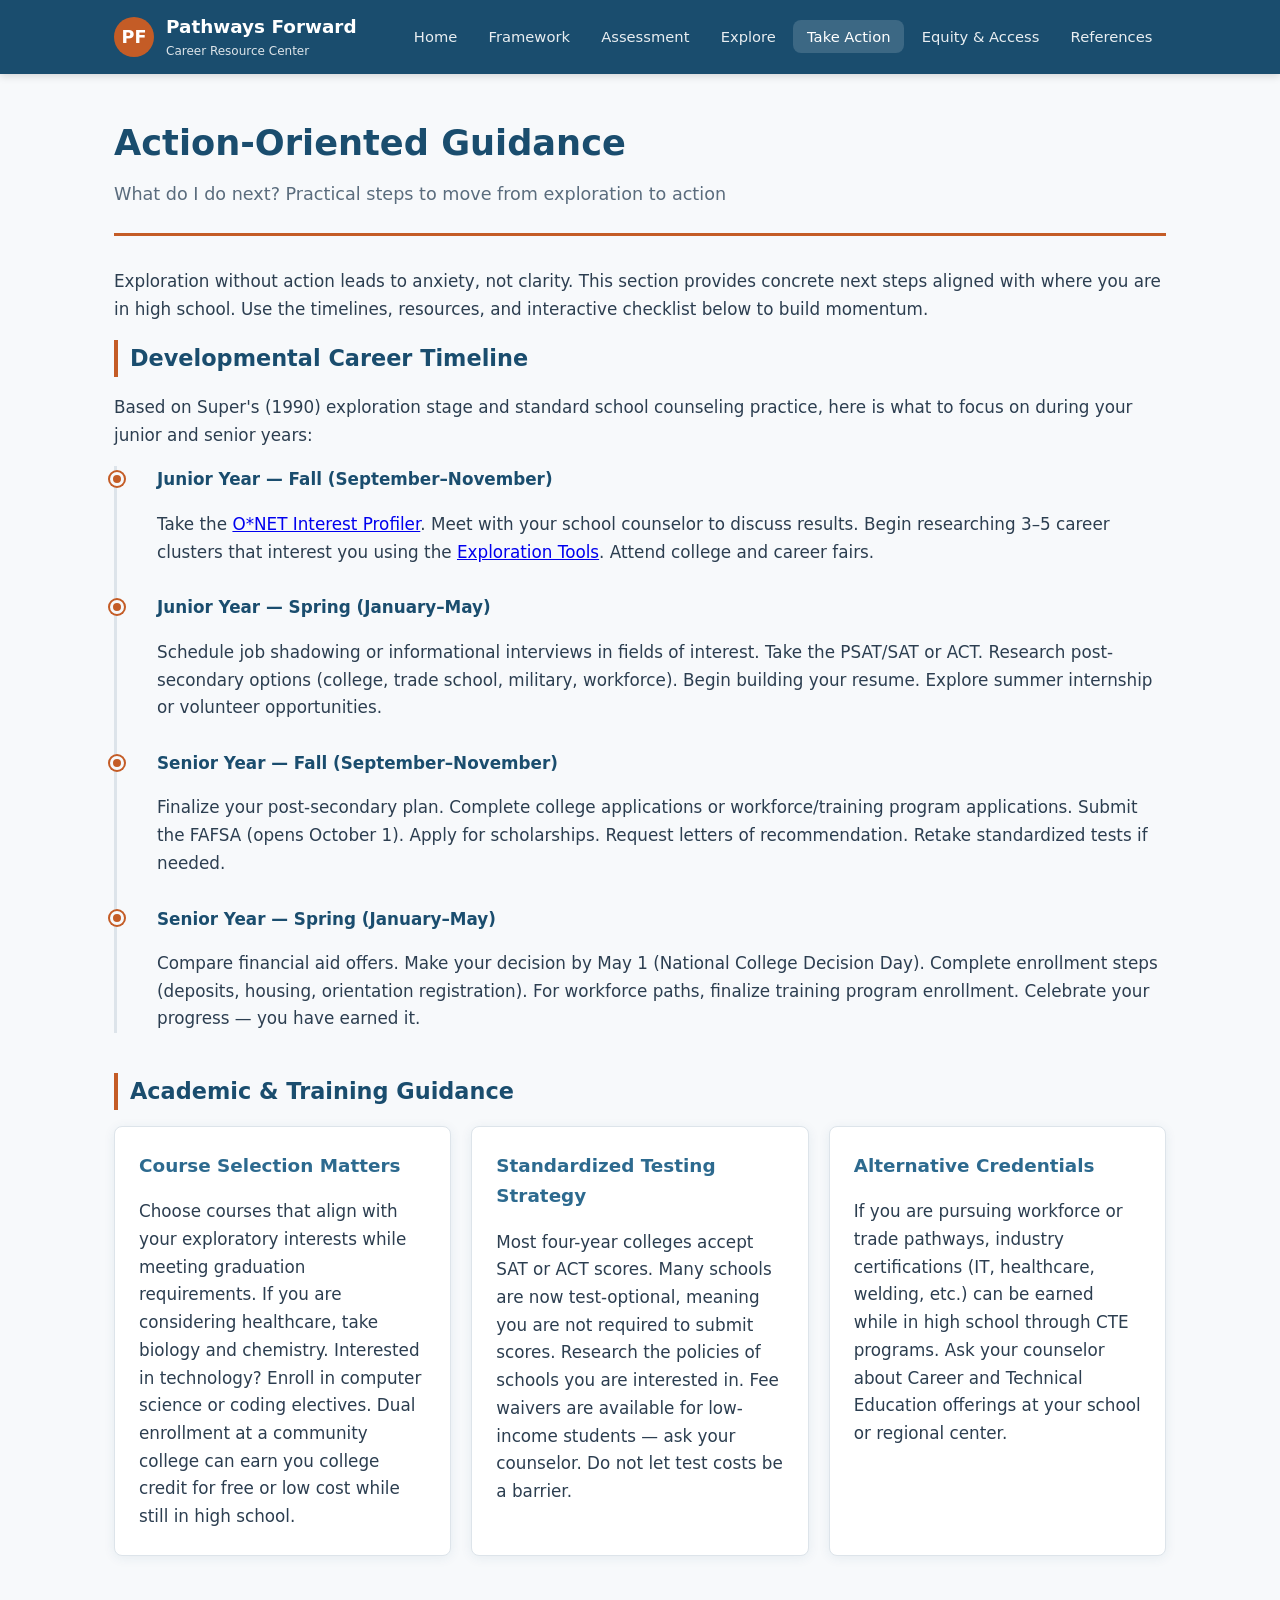
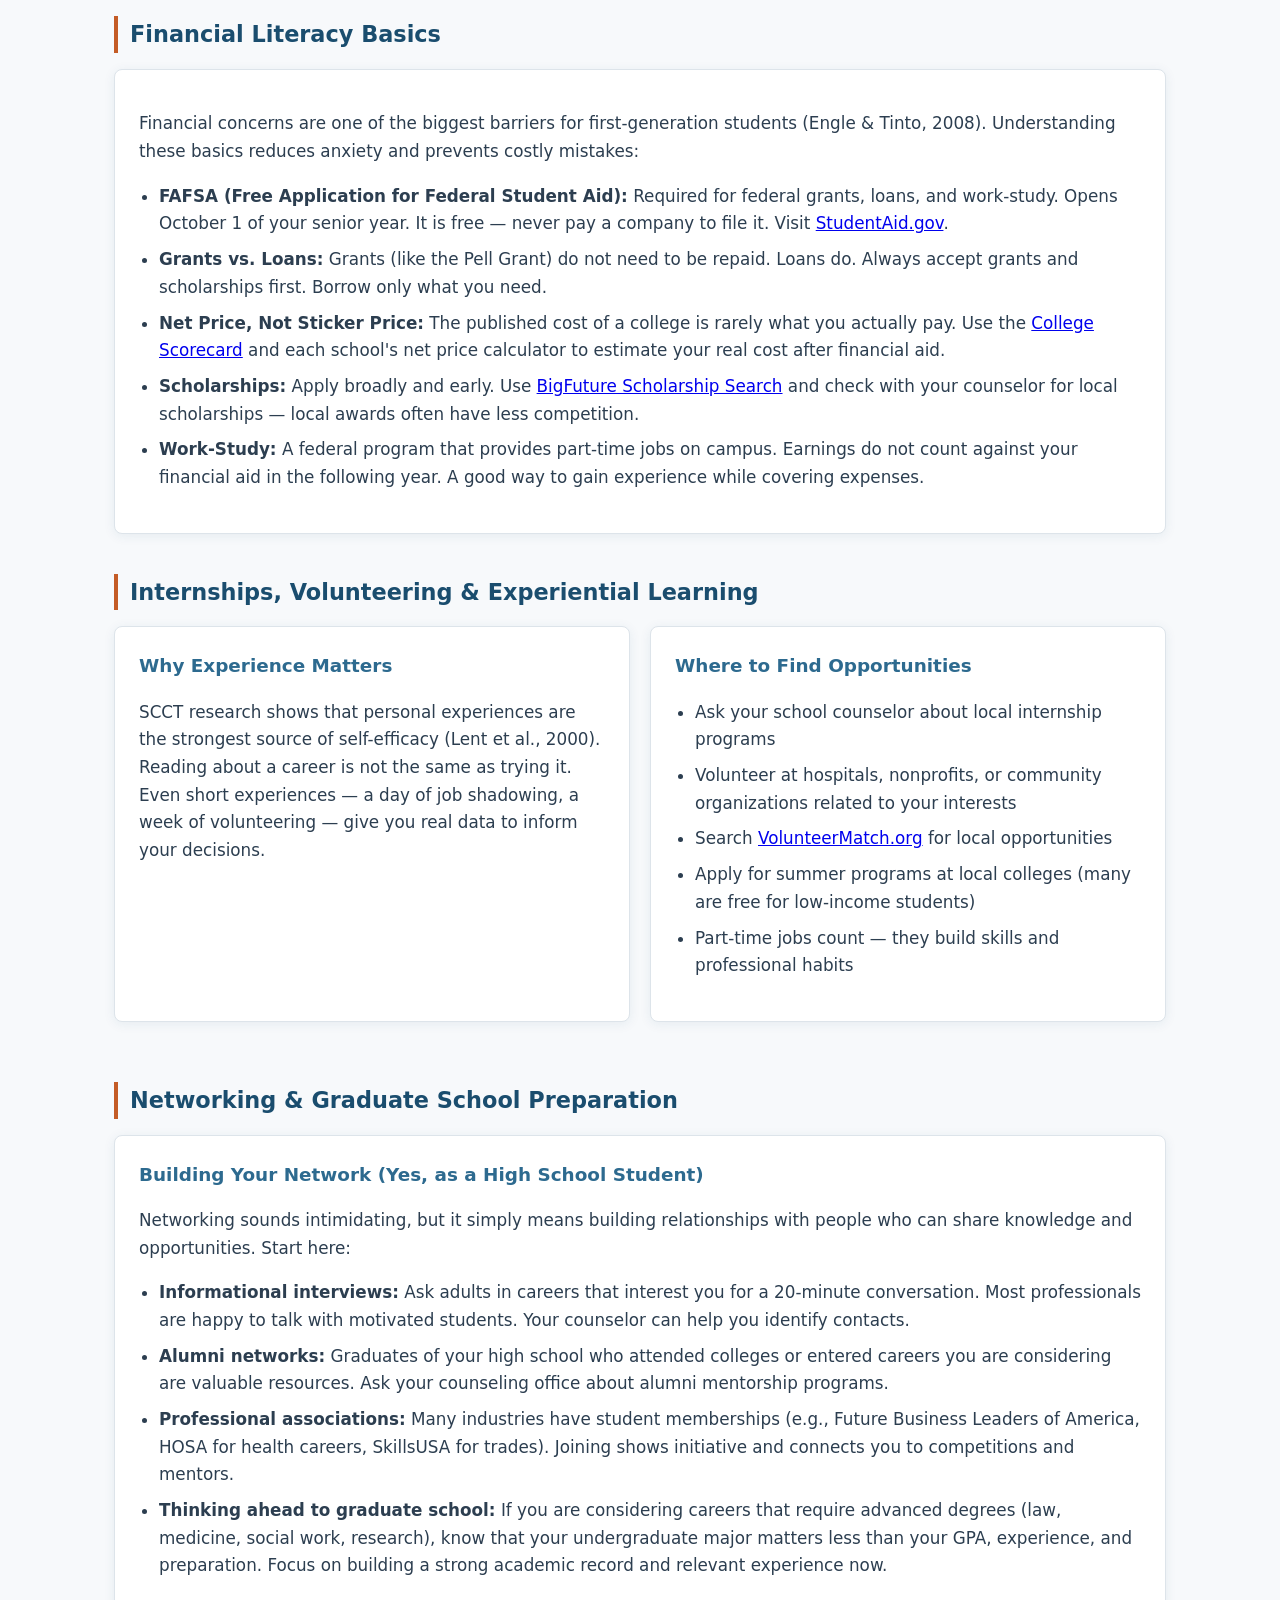
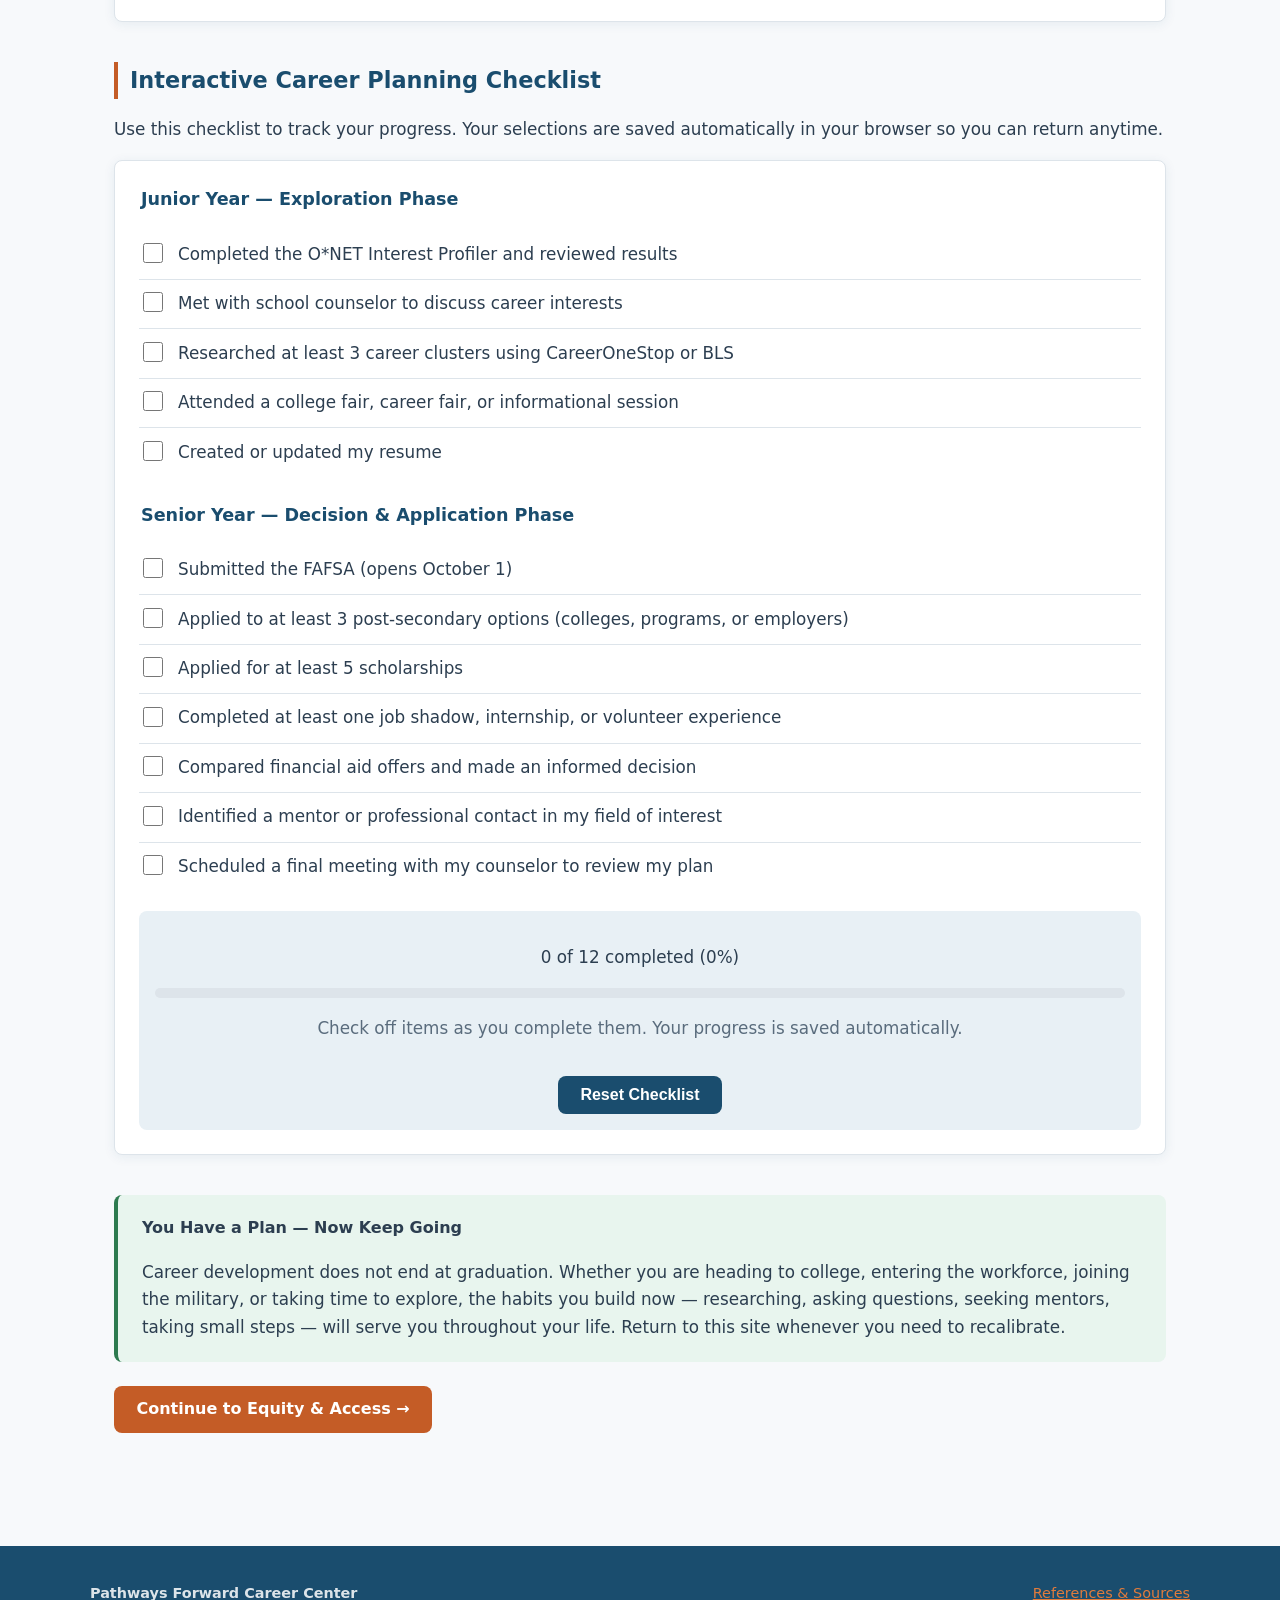
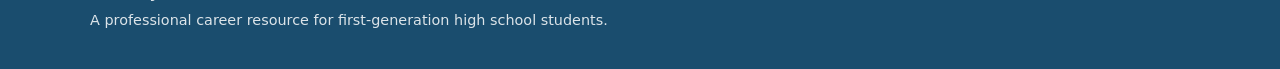
==== action.html @ 601e2566 "Add Pathways Forward Career Resource Center website. Professional online career center for first-gen" ====
<!DOCTYPE html>
<html lang="en">
<head>
  <meta charset="UTF-8">
  <meta name="viewport" content="width=device-width, initial-scale=1.0">
  <meta name="description" content="Action-oriented career planning guidance including timelines, financial literacy, internships, and an interactive checklist for high school students.">
  <title>Take Action | Pathways Forward</title>
  <link rel="stylesheet" href="css/style.css">
</head>
<body>
  <a href="#main-content" class="skip-link">Skip to main content</a>

  <header class="site-header">
    <div class="header-inner">
      <a href="index.html" class="logo" aria-label="Pathways Forward Career Center home">
        <div class="logo-icon" aria-hidden="true">PF</div>
        <div>
          <span class="logo-text">Pathways Forward</span>
          <span class="logo-sub">Career Resource Center</span>
        </div>
      </a>
      <nav class="main-nav" aria-label="Main navigation">
        <ul>
          <li><a href="index.html">Home</a></li>
          <li><a href="framework.html">Framework</a></li>
          <li><a href="assessment.html">Assessment</a></li>
          <li><a href="explore.html">Explore</a></li>
          <li><a href="action.html">Take Action</a></li>
          <li><a href="equity.html">Equity &amp; Access</a></li>
          <li><a href="references.html">References</a></li>
        </ul>
      </nav>
    </div>
  </header>

  <main id="main-content">
    <div class="page-header">
      <h1>Action-Oriented Guidance</h1>
      <p class="subtitle">What do I do next? Practical steps to move from exploration to action</p>
    </div>

    <p>Exploration without action leads to anxiety, not clarity. This section provides concrete next steps aligned with where you are in high school. Use the timelines, resources, and interactive checklist below to build momentum.</p>

    <section class="section-block">
      <h2>Developmental Career Timeline</h2>
      <p>Based on Super's (1990) exploration stage and standard school counseling practice, here is what to focus on during your junior and senior years:</p>

      <div class="timeline">
        <div class="timeline-item">
          <h3>Junior Year — Fall (September–November)</h3>
          <p>Take the <a href="assessment.html">O*NET Interest Profiler</a>. Meet with your school counselor to discuss results. Begin researching 3–5 career clusters that interest you using the <a href="explore.html">Exploration Tools</a>. Attend college and career fairs.</p>
        </div>
        <div class="timeline-item">
          <h3>Junior Year — Spring (January–May)</h3>
          <p>Schedule job shadowing or informational interviews in fields of interest. Take the PSAT/SAT or ACT. Research post-secondary options (college, trade school, military, workforce). Begin building your resume. Explore summer internship or volunteer opportunities.</p>
        </div>
        <div class="timeline-item">
          <h3>Senior Year — Fall (September–November)</h3>
          <p>Finalize your post-secondary plan. Complete college applications or workforce/training program applications. Submit the FAFSA (opens October 1). Apply for scholarships. Request letters of recommendation. Retake standardized tests if needed.</p>
        </div>
        <div class="timeline-item">
          <h3>Senior Year — Spring (January–May)</h3>
          <p>Compare financial aid offers. Make your decision by May 1 (National College Decision Day). Complete enrollment steps (deposits, housing, orientation registration). For workforce paths, finalize training program enrollment. Celebrate your progress — you have earned it.</p>
        </div>
      </div>
    </section>

    <section class="section-block">
      <h2>Academic &amp; Training Guidance</h2>
      <div class="card-grid">
        <div class="card">
          <h3>Course Selection Matters</h3>
          <p>Choose courses that align with your exploratory interests while meeting graduation requirements. If you are considering healthcare, take biology and chemistry. Interested in technology? Enroll in computer science or coding electives. Dual enrollment at a community college can earn you college credit for free or low cost while still in high school.</p>
        </div>
        <div class="card">
          <h3>Standardized Testing Strategy</h3>
          <p>Most four-year colleges accept SAT or ACT scores. Many schools are now test-optional, meaning you are not required to submit scores. Research the policies of schools you are interested in. Fee waivers are available for low-income students — ask your counselor. Do not let test costs be a barrier.</p>
        </div>
        <div class="card">
          <h3>Alternative Credentials</h3>
          <p>If you are pursuing workforce or trade pathways, industry certifications (IT, healthcare, welding, etc.) can be earned while in high school through CTE programs. Ask your counselor about Career and Technical Education offerings at your school or regional center.</p>
        </div>
      </div>
    </section>

    <section class="section-block">
      <h2>Financial Literacy Basics</h2>
      <div class="card">
        <p>Financial concerns are one of the biggest barriers for first-generation students (Engle &amp; Tinto, 2008). Understanding these basics reduces anxiety and prevents costly mistakes:</p>
        <ul class="styled-list">
          <li><strong>FAFSA (Free Application for Federal Student Aid):</strong> Required for federal grants, loans, and work-study. Opens October 1 of your senior year. It is free — never pay a company to file it. Visit <a href="https://studentaid.gov/h/apply-for-aid/fafsa" target="_blank" rel="noopener noreferrer">StudentAid.gov</a>.</li>
          <li><strong>Grants vs. Loans:</strong> Grants (like the Pell Grant) do not need to be repaid. Loans do. Always accept grants and scholarships first. Borrow only what you need.</li>
          <li><strong>Net Price, Not Sticker Price:</strong> The published cost of a college is rarely what you actually pay. Use the <a href="https://collegescorecard.ed.gov/" target="_blank" rel="noopener noreferrer">College Scorecard</a> and each school's net price calculator to estimate your real cost after financial aid.</li>
          <li><strong>Scholarships:</strong> Apply broadly and early. Use <a href="https://bigfuture.collegeboard.org/scholarships" target="_blank" rel="noopener noreferrer">BigFuture Scholarship Search</a> and check with your counselor for local scholarships — local awards often have less competition.</li>
          <li><strong>Work-Study:</strong> A federal program that provides part-time jobs on campus. Earnings do not count against your financial aid in the following year. A good way to gain experience while covering expenses.</li>
        </ul>
      </div>
    </section>

    <section class="section-block">
      <h2>Internships, Volunteering &amp; Experiential Learning</h2>
      <div class="card-grid">
        <div class="card">
          <h3>Why Experience Matters</h3>
          <p>SCCT research shows that personal experiences are the strongest source of self-efficacy (Lent et al., 2000). Reading about a career is not the same as trying it. Even short experiences — a day of job shadowing, a week of volunteering — give you real data to inform your decisions.</p>
        </div>
        <div class="card">
          <h3>Where to Find Opportunities</h3>
          <ul class="styled-list">
            <li>Ask your school counselor about local internship programs</li>
            <li>Volunteer at hospitals, nonprofits, or community organizations related to your interests</li>
            <li>Search <a href="https://www.volunteermatch.org/" target="_blank" rel="noopener noreferrer">VolunteerMatch.org</a> for local opportunities</li>
            <li>Apply for summer programs at local colleges (many are free for low-income students)</li>
            <li>Part-time jobs count — they build skills and professional habits</li>
          </ul>
        </div>
      </div>
    </section>

    <section class="section-block">
      <h2>Networking &amp; Graduate School Preparation</h2>
      <div class="card">
        <h3>Building Your Network (Yes, as a High School Student)</h3>
        <p>Networking sounds intimidating, but it simply means building relationships with people who can share knowledge and opportunities. Start here:</p>
        <ul class="styled-list">
          <li><strong>Informational interviews:</strong> Ask adults in careers that interest you for a 20-minute conversation. Most professionals are happy to talk with motivated students. Your counselor can help you identify contacts.</li>
          <li><strong>Alumni networks:</strong> Graduates of your high school who attended colleges or entered careers you are considering are valuable resources. Ask your counseling office about alumni mentorship programs.</li>
          <li><strong>Professional associations:</strong> Many industries have student memberships (e.g., Future Business Leaders of America, HOSA for health careers, SkillsUSA for trades). Joining shows initiative and connects you to competitions and mentors.</li>
          <li><strong>Thinking ahead to graduate school:</strong> If you are considering careers that require advanced degrees (law, medicine, social work, research), know that your undergraduate major matters less than your GPA, experience, and preparation. Focus on building a strong academic record and relevant experience now.</li>
        </ul>
      </div>
    </section>

    <section class="section-block">
      <h2>Interactive Career Planning Checklist</h2>
      <p>Use this checklist to track your progress. Your selections are saved automatically in your browser so you can return anytime.</p>

      <form id="career-checklist" class="checklist-form" aria-label="Senior year career planning checklist">
        <fieldset>
          <legend>Junior Year — Exploration Phase</legend>
          <div class="checklist-item">
            <input type="checkbox" id="c1" name="c1">
            <label for="c1">Completed the O*NET Interest Profiler and reviewed results</label>
          </div>
          <div class="checklist-item">
            <input type="checkbox" id="c2" name="c2">
            <label for="c2">Met with school counselor to discuss career interests</label>
          </div>
          <div class="checklist-item">
            <input type="checkbox" id="c3" name="c3">
            <label for="c3">Researched at least 3 career clusters using CareerOneStop or BLS</label>
          </div>
          <div class="checklist-item">
            <input type="checkbox" id="c4" name="c4">
            <label for="c4">Attended a college fair, career fair, or informational session</label>
          </div>
          <div class="checklist-item">
            <input type="checkbox" id="c5" name="c5">
            <label for="c5">Created or updated my resume</label>
          </div>
        </fieldset>

        <fieldset style="margin-top: 1.5rem;">
          <legend>Senior Year — Decision &amp; Application Phase</legend>
          <div class="checklist-item">
            <input type="checkbox" id="c6" name="c6">
            <label for="c6">Submitted the FAFSA (opens October 1)</label>
          </div>
          <div class="checklist-item">
            <input type="checkbox" id="c7" name="c7">
            <label for="c7">Applied to at least 3 post-secondary options (colleges, programs, or employers)</label>
          </div>
          <div class="checklist-item">
            <input type="checkbox" id="c8" name="c8">
            <label for="c8">Applied for at least 5 scholarships</label>
          </div>
          <div class="checklist-item">
            <input type="checkbox" id="c9" name="c9">
            <label for="c9">Completed at least one job shadow, internship, or volunteer experience</label>
          </div>
          <div class="checklist-item">
            <input type="checkbox" id="c10" name="c10">
            <label for="c10">Compared financial aid offers and made an informed decision</label>
          </div>
          <div class="checklist-item">
            <input type="checkbox" id="c11" name="c11">
            <label for="c11">Identified a mentor or professional contact in my field of interest</label>
          </div>
          <div class="checklist-item">
            <input type="checkbox" id="c12" name="c12">
            <label for="c12">Scheduled a final meeting with my counselor to review my plan</label>
          </div>
        </fieldset>

        <div class="checklist-progress">
          <p id="progress-text">0 of 12 completed (0%)</p>
          <div class="progress-bar" role="progressbar" aria-valuenow="0" aria-valuemin="0" aria-valuemax="100">
            <div id="progress-fill" class="progress-fill"></div>
          </div>
          <p id="progress-message">Check off items as you complete them. Your progress is saved automatically.</p>
          <button type="button" id="reset-checklist" class="btn btn-secondary" style="margin-top: 1rem;">Reset Checklist</button>
        </div>
      </form>
    </section>

    <div class="callout callout-success">
      <h3>You Have a Plan — Now Keep Going</h3>
      <p>Career development does not end at graduation. Whether you are heading to college, entering the workforce, joining the military, or taking time to explore, the habits you build now — researching, asking questions, seeking mentors, taking small steps — will serve you throughout your life. Return to this site whenever you need to recalibrate.</p>
    </div>

    <p><a href="equity.html" class="btn">Continue to Equity &amp; Access →</a></p>
  </main>

  <footer class="site-footer">
    <div class="footer-inner">
      <div>
        <p><strong>Pathways Forward Career Center</strong></p>
        <p>A professional career resource for first-generation high school students.</p>
      </div>
      <div>
        <p><a href="references.html">References &amp; Sources</a></p>
      </div>
    </div>
  </footer>

  <script src="js/main.js"></script>
</body>
</html>
---- css/style.css ----
/* Pathways Forward Career Center — Professional Styles */

:root {
  --primary: #1a4d6e;
  --primary-light: #2d6a8f;
  --accent: #c45c26;
  --accent-light: #e07b3c;
  --bg: #f7f9fb;
  --bg-card: #ffffff;
  --text: #2c3e50;
  --text-muted: #5a6c7d;
  --border: #dde4ea;
  --success: #2d7a4f;
  --focus: #3b82f6;
  --shadow: 0 2px 12px rgba(26, 77, 110, 0.08);
  --radius: 8px;
  --max-width: 1100px;
  --font: 'Segoe UI', system-ui, -apple-system, BlinkMacSystemFont, sans-serif;
}

*, *::before, *::after { box-sizing: border-box; }

html { scroll-behavior: smooth; }

body {
  margin: 0;
  font-family: var(--font);
  font-size: 1.05rem;
  line-height: 1.65;
  color: var(--text);
  background: var(--bg);
}

/* Skip link for accessibility */
.skip-link {
  position: absolute;
  top: -100px;
  left: 1rem;
  background: var(--accent);
  color: #fff;
  padding: 0.5rem 1rem;
  border-radius: var(--radius);
  z-index: 1000;
  text-decoration: none;
}
.skip-link:focus { top: 1rem; }

/* Header & Navigation */
.site-header {
  background: var(--primary);
  color: #fff;
  position: sticky;
  top: 0;
  z-index: 100;
  box-shadow: 0 2px 8px rgba(0,0,0,0.15);
}

.header-inner {
  max-width: var(--max-width);
  margin: 0 auto;
  padding: 0 1.5rem;
  display: flex;
  align-items: center;
  justify-content: space-between;
  flex-wrap: wrap;
  gap: 0.5rem;
}

.logo {
  display: flex;
  align-items: center;
  gap: 0.75rem;
  text-decoration: none;
  color: #fff;
  padding: 0.75rem 0;
}

.logo-icon {
  width: 40px;
  height: 40px;
  background: var(--accent);
  border-radius: 50%;
  display: flex;
  align-items: center;
  justify-content: center;
  font-weight: 700;
  font-size: 1.1rem;
}

.logo-text { font-size: 1.15rem; font-weight: 600; }
.logo-sub { font-size: 0.75rem; opacity: 0.85; display: block; }

.main-nav ul {
  list-style: none;
  margin: 0;
  padding: 0;
  display: flex;
  flex-wrap: wrap;
  gap: 0.25rem;
}

.main-nav a {
  color: rgba(255,255,255,0.9);
  text-decoration: none;
  padding: 0.5rem 0.85rem;
  border-radius: var(--radius);
  font-size: 0.92rem;
  transition: background 0.2s;
}

.main-nav a:hover,
.main-nav a.active {
  background: rgba(255,255,255,0.15);
  color: #fff;
}

.main-nav a:focus-visible {
  outline: 2px solid var(--focus);
  outline-offset: 2px;
}

/* Hero */
.hero {
  background: linear-gradient(135deg, var(--primary) 0%, var(--primary-light) 100%);
  color: #fff;
  padding: 3.5rem 1.5rem 4rem;
}

.hero-inner {
  max-width: var(--max-width);
  margin: 0 auto;
}

.hero h1 {
  font-size: clamp(1.8rem, 4vw, 2.6rem);
  margin: 0 0 1rem;
  line-height: 1.25;
}

.hero-lead {
  font-size: 1.15rem;
  max-width: 680px;
  opacity: 0.95;
  margin-bottom: 2rem;
}

.hero-cards {
  display: grid;
  grid-template-columns: repeat(auto-fit, minmax(240px, 1fr));
  gap: 1.25rem;
  margin-top: 2rem;
}

.hero-card {
  background: rgba(255,255,255,0.12);
  border: 1px solid rgba(255,255,255,0.2);
  border-radius: var(--radius);
  padding: 1.25rem;
  backdrop-filter: blur(4px);
}

.hero-card h3 {
  margin: 0 0 0.5rem;
  font-size: 1rem;
  color: var(--accent-light);
}

.hero-card p { margin: 0; font-size: 0.95rem; opacity: 0.9; }

/* Main content */
main {
  max-width: var(--max-width);
  margin: 0 auto;
  padding: 2.5rem 1.5rem 4rem;
}

.page-header {
  margin-bottom: 2rem;
  padding-bottom: 1.5rem;
  border-bottom: 3px solid var(--accent);
}

.page-header h1 {
  margin: 0 0 0.5rem;
  color: var(--primary);
  font-size: clamp(1.6rem, 3vw, 2.2rem);
}

.page-header .subtitle {
  color: var(--text-muted);
  font-size: 1.1rem;
  margin: 0;
}

/* Cards & sections */
.section-block {
  margin-bottom: 2.5rem;
}

.section-block h2 {
  color: var(--primary);
  font-size: 1.4rem;
  margin: 0 0 1rem;
  padding-left: 0.75rem;
  border-left: 4px solid var(--accent);
}

.card {
  background: var(--bg-card);
  border-radius: var(--radius);
  padding: 1.5rem;
  box-shadow: var(--shadow);
  border: 1px solid var(--border);
  margin-bottom: 1.25rem;
}

.card h3 {
  margin: 0 0 0.75rem;
  color: var(--primary-light);
  font-size: 1.15rem;
}

.card p:last-child { margin-bottom: 0; }

.card-grid {
  display: grid;
  grid-template-columns: repeat(auto-fit, minmax(280px, 1fr));
  gap: 1.25rem;
}

/* Resource items */
.resource-item {
  background: var(--bg-card);
  border: 1px solid var(--border);
  border-radius: var(--radius);
  padding: 1.25rem 1.5rem;
  margin-bottom: 1rem;
  box-shadow: var(--shadow);
}

.resource-item h3 {
  margin: 0 0 0.5rem;
  color: var(--primary);
  font-size: 1.1rem;
}

.resource-item h3 a {
  color: var(--primary);
  text-decoration: none;
}

.resource-item h3 a:hover {
  color: var(--accent);
  text-decoration: underline;
}

.resource-tag {
  display: inline-block;
  background: #e8f0f5;
  color: var(--primary);
  font-size: 0.78rem;
  padding: 0.2rem 0.6rem;
  border-radius: 20px;
  margin-bottom: 0.5rem;
  font-weight: 600;
}

/* Callout boxes */
.callout {
  border-radius: var(--radius);
  padding: 1.25rem 1.5rem;
  margin: 1.5rem 0;
}

.callout-info {
  background: #e8f4fc;
  border-left: 4px solid var(--primary);
}

.callout-warning {
  background: #fef6e8;
  border-left: 4px solid var(--accent);
}

.callout-success {
  background: #e8f5ee;
  border-left: 4px solid var(--success);
}

.callout h3 { margin: 0 0 0.5rem; font-size: 1rem; }
.callout p:last-child { margin-bottom: 0; }

/* Lists */
.styled-list {
  padding-left: 1.25rem;
}

.styled-list li { margin-bottom: 0.5rem; }

/* Timeline */
.timeline {
  position: relative;
  padding-left: 2rem;
  border-left: 3px solid var(--border);
}

.timeline-item {
  position: relative;
  margin-bottom: 1.75rem;
  padding-left: 0.5rem;
}

.timeline-item::before {
  content: '';
  position: absolute;
  left: -2.45rem;
  top: 0.35rem;
  width: 14px;
  height: 14px;
  background: var(--accent);
  border-radius: 50%;
  border: 3px solid var(--bg);
  box-shadow: 0 0 0 2px var(--accent);
}

.timeline-item h3 {
  margin: 0 0 0.35rem;
  color: var(--primary);
  font-size: 1.05rem;
}

/* Media */
.media-container {
  background: var(--bg-card);
  border: 1px solid var(--border);
  border-radius: var(--radius);
  padding: 1.5rem;
  margin: 1.5rem 0;
  text-align: center;
  box-shadow: var(--shadow);
}

.media-container img,
.media-container svg {
  max-width: 100%;
  height: auto;
}

.media-caption {
  font-size: 0.9rem;
  color: var(--text-muted);
  margin-top: 0.75rem;
  font-style: italic;
}

/* Interactive checklist */
.checklist-form {
  background: var(--bg-card);
  border: 1px solid var(--border);
  border-radius: var(--radius);
  padding: 1.5rem;
  box-shadow: var(--shadow);
}

.checklist-form fieldset {
  border: none;
  margin: 0;
  padding: 0;
}

.checklist-form legend {
  font-weight: 600;
  color: var(--primary);
  font-size: 1.1rem;
  margin-bottom: 1rem;
}

.checklist-item {
  display: flex;
  align-items: flex-start;
  gap: 0.75rem;
  padding: 0.65rem 0;
  border-bottom: 1px solid var(--border);
}

.checklist-item:last-child { border-bottom: none; }

.checklist-item input[type="checkbox"] {
  width: 20px;
  height: 20px;
  margin-top: 0.15rem;
  accent-color: var(--primary);
  flex-shrink: 0;
}

.checklist-item label {
  cursor: pointer;
  flex: 1;
}

.checklist-progress {
  margin-top: 1.25rem;
  padding: 1rem;
  background: #e8f0f5;
  border-radius: var(--radius);
  text-align: center;
}

.progress-bar {
  height: 10px;
  background: var(--border);
  border-radius: 5px;
  overflow: hidden;
  margin: 0.75rem 0;
}

.progress-fill {
  height: 100%;
  background: linear-gradient(90deg, var(--primary), var(--success));
  border-radius: 5px;
  transition: width 0.3s ease;
  width: 0%;
}

.btn {
  display: inline-block;
  background: var(--accent);
  color: #fff;
  padding: 0.65rem 1.4rem;
  border-radius: var(--radius);
  text-decoration: none;
  font-weight: 600;
  border: none;
  cursor: pointer;
  font-size: 1rem;
  transition: background 0.2s;
}

.btn:hover { background: var(--accent-light); }

.btn-secondary {
  background: var(--primary);
}

.btn-secondary:hover { background: var(--primary-light); }

.btn:focus-visible {
  outline: 2px solid var(--focus);
  outline-offset: 2px;
}

/* Navigation cards on homepage */
.nav-cards {
  display: grid;
  grid-template-columns: repeat(auto-fit, minmax(300px, 1fr));
  gap: 1.5rem;
  margin: 2rem 0;
}

.nav-card {
  background: var(--bg-card);
  border: 1px solid var(--border);
  border-radius: var(--radius);
  padding: 1.5rem;
  text-decoration: none;
  color: var(--text);
  box-shadow: var(--shadow);
  transition: transform 0.2s, box-shadow 0.2s;
  display: block;
}

.nav-card:hover {
  transform: translateY(-3px);
  box-shadow: 0 6px 20px rgba(26, 77, 110, 0.12);
}

.nav-card h2 {
  color: var(--primary);
  margin: 0 0 0.5rem;
  font-size: 1.2rem;
}

.nav-card p {
  margin: 0;
  color: var(--text-muted);
  font-size: 0.95rem;
}

.nav-card .arrow {
  color: var(--accent);
  font-weight: 600;
  margin-top: 0.75rem;
  display: block;
  font-size: 0.9rem;
}

/* References */
.reference-list {
  list-style: none;
  padding: 0;
}

.reference-list li {
  margin-bottom: 1.25rem;
  padding-left: 2rem;
  text-indent: -2rem;
  line-height: 1.6;
}

/* Footer */
.site-footer {
  background: var(--primary);
  color: rgba(255,255,255,0.85);
  padding: 2rem 1.5rem;
  margin-top: 2rem;
}

.footer-inner {
  max-width: var(--max-width);
  margin: 0 auto;
  display: flex;
  flex-wrap: wrap;
  justify-content: space-between;
  gap: 1.5rem;
}

.footer-inner a {
  color: var(--accent-light);
}

.site-footer p { margin: 0.25rem 0; font-size: 0.9rem; }

/* Responsive */
@media (max-width: 768px) {
  .header-inner { flex-direction: column; align-items: flex-start; }
  .main-nav ul { flex-direction: column; width: 100%; }
  .main-nav a { display: block; }
  .hero { padding: 2.5rem 1.5rem 3rem; }
}

/* Print */
@media print {
  .site-header, .site-footer, .skip-link { display: none; }
  body { background: #fff; }
  .card, .resource-item { box-shadow: none; border: 1px solid #ccc; }
}
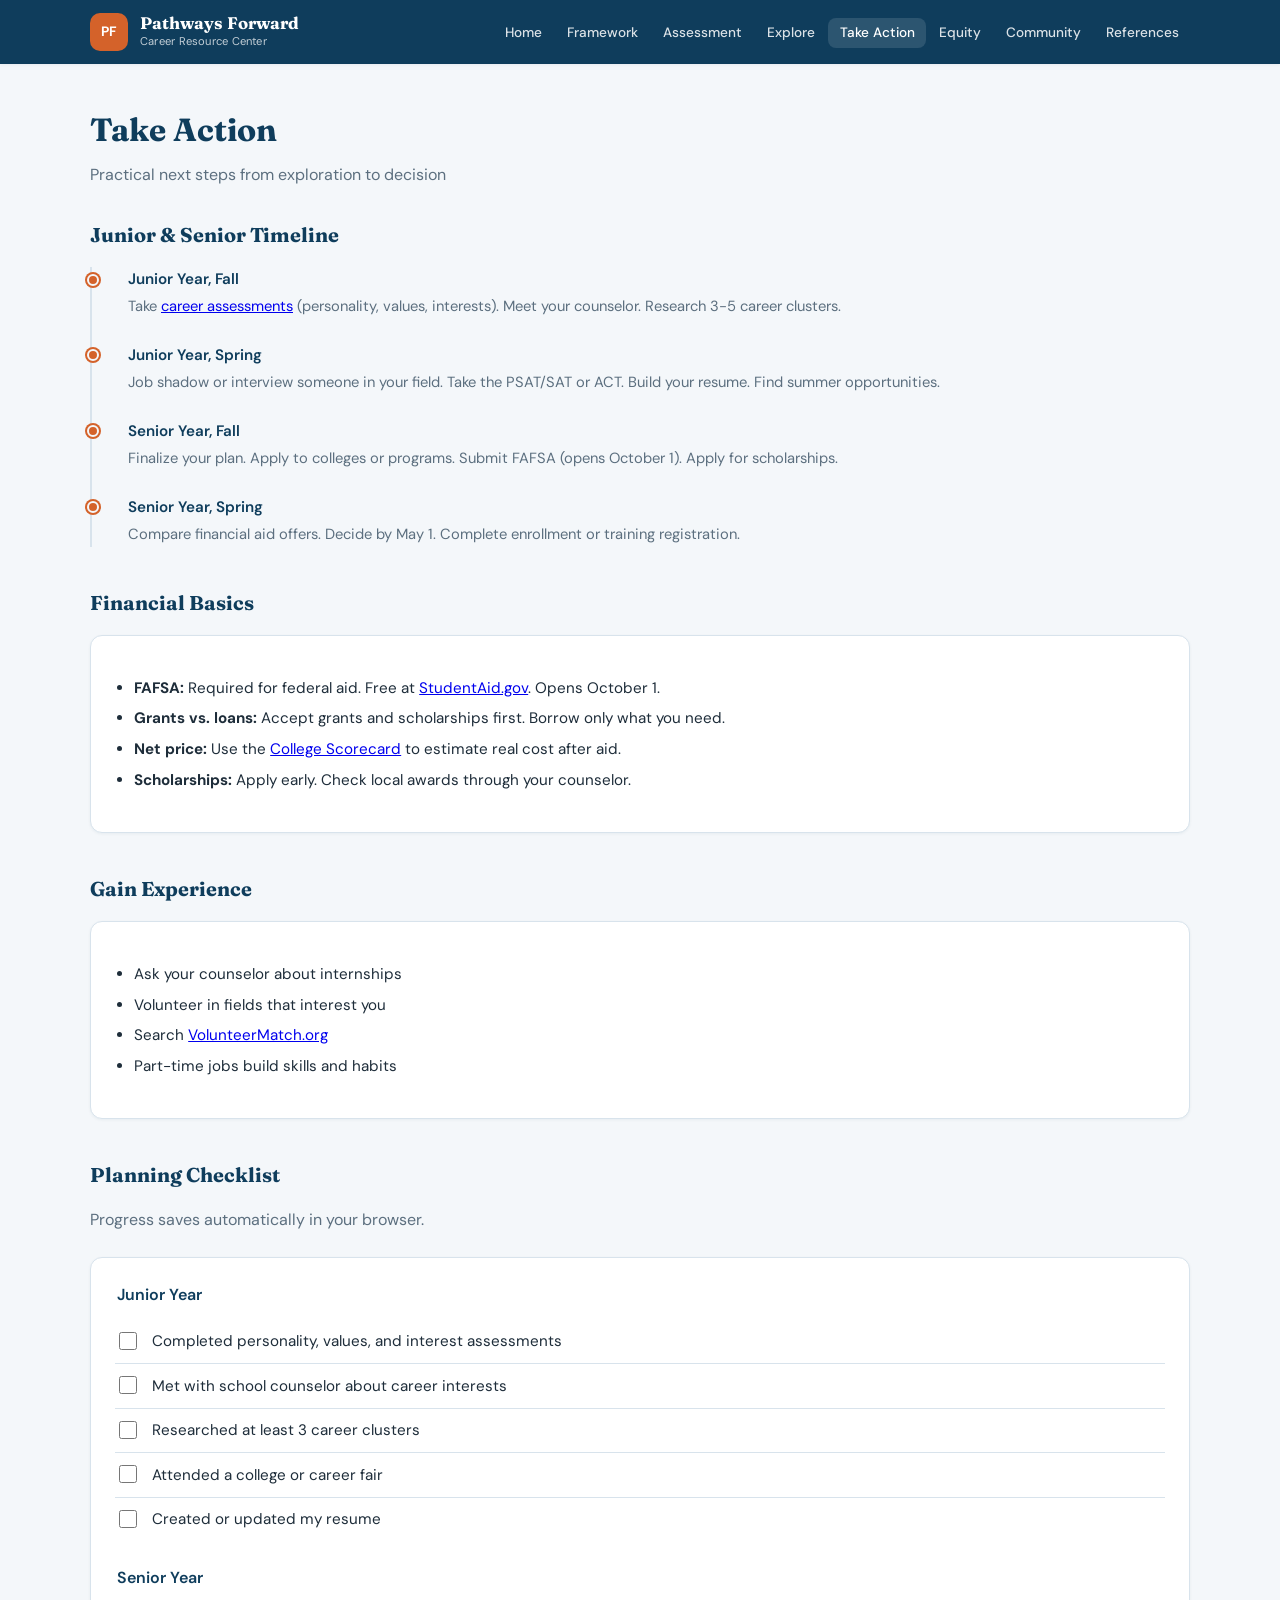
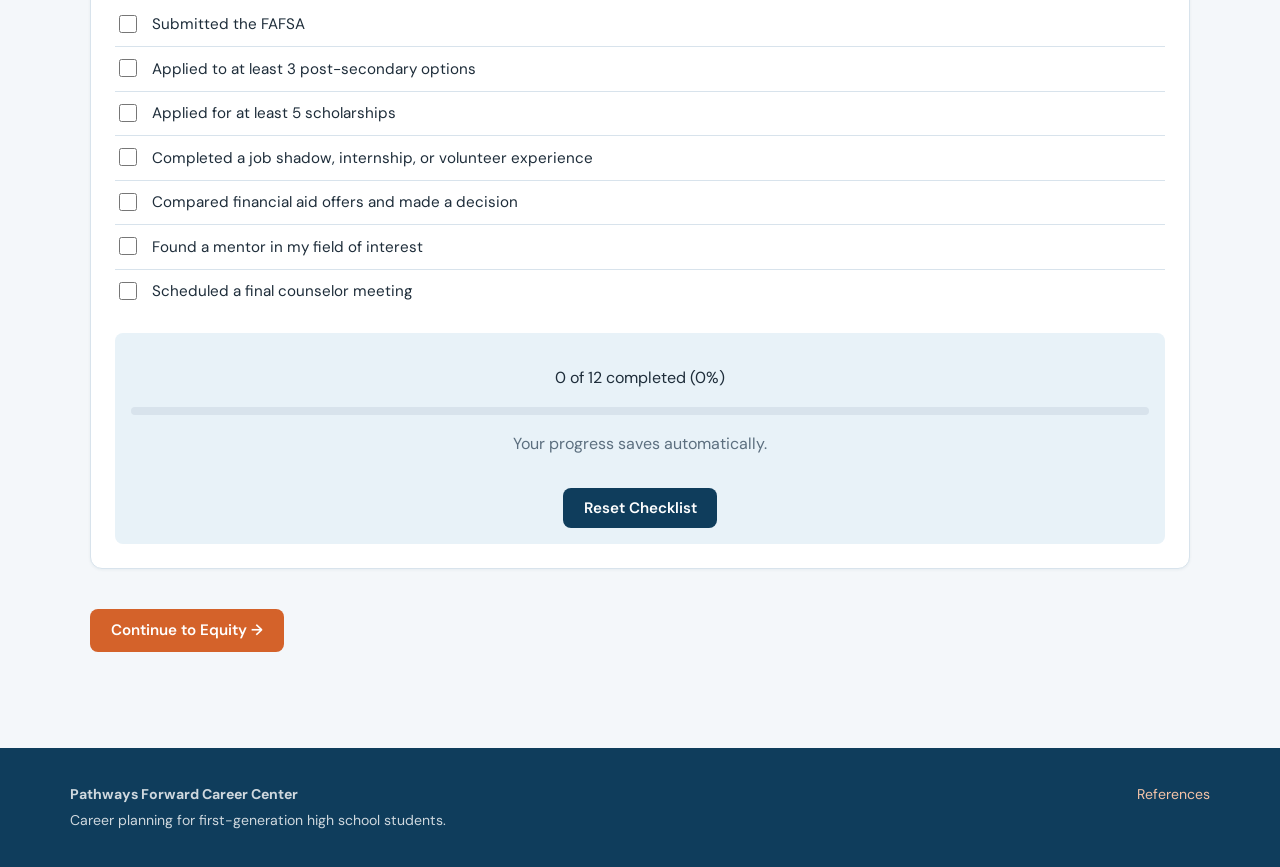
==== commit d8323037: "Add community guide, redesign site, and expand career assessments. Include the PFISD Community Resou" ====
--- a/action.html
+++ b/action.html
@@ -3,7 +3,7 @@
 <head>
   <meta charset="UTF-8">
   <meta name="viewport" content="width=device-width, initial-scale=1.0">
-  <meta name="description" content="Action-oriented career planning guidance including timelines, financial literacy, internships, and an interactive checklist for high school students.">
+  <meta name="description" content="Career planning timelines, financial literacy, and an interactive checklist.">
   <title>Take Action | Pathways Forward</title>
   <link rel="stylesheet" href="css/style.css">
 </head>
@@ -19,14 +19,18 @@
           <span class="logo-sub">Career Resource Center</span>
         </div>
       </a>
-      <nav class="main-nav" aria-label="Main navigation">
+      <button class="nav-toggle" aria-expanded="false" aria-controls="main-nav" aria-label="Open menu">
+        <span></span><span></span><span></span>
+      </button>
+      <nav id="main-nav" class="main-nav" aria-label="Main navigation">
         <ul>
           <li><a href="index.html">Home</a></li>
           <li><a href="framework.html">Framework</a></li>
           <li><a href="assessment.html">Assessment</a></li>
           <li><a href="explore.html">Explore</a></li>
           <li><a href="action.html">Take Action</a></li>
-          <li><a href="equity.html">Equity &amp; Access</a></li>
+          <li><a href="equity.html">Equity</a></li>
+          <li><a href="community-resources.html">Community</a></li>
           <li><a href="references.html">References</a></li>
         </ul>
       </nav>
@@ -35,124 +39,79 @@
 
   <main id="main-content">
     <div class="page-header">
-      <h1>Action-Oriented Guidance</h1>
-      <p class="subtitle">What do I do next? Practical steps to move from exploration to action</p>
+      <h1>Take Action</h1>
+      <p class="subtitle">Practical next steps from exploration to decision</p>
     </div>
 
-    <p>Exploration without action leads to anxiety, not clarity. This section provides concrete next steps aligned with where you are in high school. Use the timelines, resources, and interactive checklist below to build momentum.</p>
-
     <section class="section-block">
-      <h2>Developmental Career Timeline</h2>
-      <p>Based on Super's (1990) exploration stage and standard school counseling practice, here is what to focus on during your junior and senior years:</p>
+      <h2>Junior &amp; Senior Timeline</h2>
 
       <div class="timeline">
         <div class="timeline-item">
-          <h3>Junior Year — Fall (September–November)</h3>
-          <p>Take the <a href="assessment.html">O*NET Interest Profiler</a>. Meet with your school counselor to discuss results. Begin researching 3–5 career clusters that interest you using the <a href="explore.html">Exploration Tools</a>. Attend college and career fairs.</p>
+          <h3>Junior Year, Fall</h3>
+          <p>Take <a href="assessment.html">career assessments</a> (personality, values, interests). Meet your counselor. Research 3-5 career clusters.</p>
         </div>
         <div class="timeline-item">
-          <h3>Junior Year — Spring (January–May)</h3>
-          <p>Schedule job shadowing or informational interviews in fields of interest. Take the PSAT/SAT or ACT. Research post-secondary options (college, trade school, military, workforce). Begin building your resume. Explore summer internship or volunteer opportunities.</p>
+          <h3>Junior Year, Spring</h3>
+          <p>Job shadow or interview someone in your field. Take the PSAT/SAT or ACT. Build your resume. Find summer opportunities.</p>
         </div>
         <div class="timeline-item">
-          <h3>Senior Year — Fall (September–November)</h3>
-          <p>Finalize your post-secondary plan. Complete college applications or workforce/training program applications. Submit the FAFSA (opens October 1). Apply for scholarships. Request letters of recommendation. Retake standardized tests if needed.</p>
+          <h3>Senior Year, Fall</h3>
+          <p>Finalize your plan. Apply to colleges or programs. Submit FAFSA (opens October 1). Apply for scholarships.</p>
         </div>
         <div class="timeline-item">
-          <h3>Senior Year — Spring (January–May)</h3>
-          <p>Compare financial aid offers. Make your decision by May 1 (National College Decision Day). Complete enrollment steps (deposits, housing, orientation registration). For workforce paths, finalize training program enrollment. Celebrate your progress — you have earned it.</p>
+          <h3>Senior Year, Spring</h3>
+          <p>Compare financial aid offers. Decide by May 1. Complete enrollment or training registration.</p>
         </div>
       </div>
     </section>
 
     <section class="section-block">
-      <h2>Academic &amp; Training Guidance</h2>
-      <div class="card-grid">
-        <div class="card">
-          <h3>Course Selection Matters</h3>
-          <p>Choose courses that align with your exploratory interests while meeting graduation requirements. If you are considering healthcare, take biology and chemistry. Interested in technology? Enroll in computer science or coding electives. Dual enrollment at a community college can earn you college credit for free or low cost while still in high school.</p>
-        </div>
-        <div class="card">
-          <h3>Standardized Testing Strategy</h3>
-          <p>Most four-year colleges accept SAT or ACT scores. Many schools are now test-optional, meaning you are not required to submit scores. Research the policies of schools you are interested in. Fee waivers are available for low-income students — ask your counselor. Do not let test costs be a barrier.</p>
-        </div>
-        <div class="card">
-          <h3>Alternative Credentials</h3>
-          <p>If you are pursuing workforce or trade pathways, industry certifications (IT, healthcare, welding, etc.) can be earned while in high school through CTE programs. Ask your counselor about Career and Technical Education offerings at your school or regional center.</p>
-        </div>
-      </div>
-    </section>
-
-    <section class="section-block">
-      <h2>Financial Literacy Basics</h2>
+      <h2>Financial Basics</h2>
       <div class="card">
-        <p>Financial concerns are one of the biggest barriers for first-generation students (Engle &amp; Tinto, 2008). Understanding these basics reduces anxiety and prevents costly mistakes:</p>
         <ul class="styled-list">
-          <li><strong>FAFSA (Free Application for Federal Student Aid):</strong> Required for federal grants, loans, and work-study. Opens October 1 of your senior year. It is free — never pay a company to file it. Visit <a href="https://studentaid.gov/h/apply-for-aid/fafsa" target="_blank" rel="noopener noreferrer">StudentAid.gov</a>.</li>
-          <li><strong>Grants vs. Loans:</strong> Grants (like the Pell Grant) do not need to be repaid. Loans do. Always accept grants and scholarships first. Borrow only what you need.</li>
-          <li><strong>Net Price, Not Sticker Price:</strong> The published cost of a college is rarely what you actually pay. Use the <a href="https://collegescorecard.ed.gov/" target="_blank" rel="noopener noreferrer">College Scorecard</a> and each school's net price calculator to estimate your real cost after financial aid.</li>
-          <li><strong>Scholarships:</strong> Apply broadly and early. Use <a href="https://bigfuture.collegeboard.org/scholarships" target="_blank" rel="noopener noreferrer">BigFuture Scholarship Search</a> and check with your counselor for local scholarships — local awards often have less competition.</li>
-          <li><strong>Work-Study:</strong> A federal program that provides part-time jobs on campus. Earnings do not count against your financial aid in the following year. A good way to gain experience while covering expenses.</li>
+          <li><strong>FAFSA:</strong> Required for federal aid. Free at <a href="https://studentaid.gov/h/apply-for-aid/fafsa" target="_blank" rel="noopener noreferrer">StudentAid.gov</a>. Opens October 1.</li>
+          <li><strong>Grants vs. loans:</strong> Accept grants and scholarships first. Borrow only what you need.</li>
+          <li><strong>Net price:</strong> Use the <a href="https://collegescorecard.ed.gov/" target="_blank" rel="noopener noreferrer">College Scorecard</a> to estimate real cost after aid.</li>
+          <li><strong>Scholarships:</strong> Apply early. Check local awards through your counselor.</li>
         </ul>
       </div>
     </section>
 
     <section class="section-block">
-      <h2>Internships, Volunteering &amp; Experiential Learning</h2>
-      <div class="card-grid">
-        <div class="card">
-          <h3>Why Experience Matters</h3>
-          <p>SCCT research shows that personal experiences are the strongest source of self-efficacy (Lent et al., 2000). Reading about a career is not the same as trying it. Even short experiences — a day of job shadowing, a week of volunteering — give you real data to inform your decisions.</p>
-        </div>
-        <div class="card">
-          <h3>Where to Find Opportunities</h3>
-          <ul class="styled-list">
-            <li>Ask your school counselor about local internship programs</li>
-            <li>Volunteer at hospitals, nonprofits, or community organizations related to your interests</li>
-            <li>Search <a href="https://www.volunteermatch.org/" target="_blank" rel="noopener noreferrer">VolunteerMatch.org</a> for local opportunities</li>
-            <li>Apply for summer programs at local colleges (many are free for low-income students)</li>
-            <li>Part-time jobs count — they build skills and professional habits</li>
-          </ul>
-        </div>
-      </div>
-    </section>
-
-    <section class="section-block">
-      <h2>Networking &amp; Graduate School Preparation</h2>
+      <h2>Gain Experience</h2>
       <div class="card">
-        <h3>Building Your Network (Yes, as a High School Student)</h3>
-        <p>Networking sounds intimidating, but it simply means building relationships with people who can share knowledge and opportunities. Start here:</p>
         <ul class="styled-list">
-          <li><strong>Informational interviews:</strong> Ask adults in careers that interest you for a 20-minute conversation. Most professionals are happy to talk with motivated students. Your counselor can help you identify contacts.</li>
-          <li><strong>Alumni networks:</strong> Graduates of your high school who attended colleges or entered careers you are considering are valuable resources. Ask your counseling office about alumni mentorship programs.</li>
-          <li><strong>Professional associations:</strong> Many industries have student memberships (e.g., Future Business Leaders of America, HOSA for health careers, SkillsUSA for trades). Joining shows initiative and connects you to competitions and mentors.</li>
-          <li><strong>Thinking ahead to graduate school:</strong> If you are considering careers that require advanced degrees (law, medicine, social work, research), know that your undergraduate major matters less than your GPA, experience, and preparation. Focus on building a strong academic record and relevant experience now.</li>
+          <li>Ask your counselor about internships</li>
+          <li>Volunteer in fields that interest you</li>
+          <li>Search <a href="https://www.volunteermatch.org/" target="_blank" rel="noopener noreferrer">VolunteerMatch.org</a></li>
+          <li>Part-time jobs build skills and habits</li>
         </ul>
       </div>
     </section>
 
     <section class="section-block">
-      <h2>Interactive Career Planning Checklist</h2>
-      <p>Use this checklist to track your progress. Your selections are saved automatically in your browser so you can return anytime.</p>
+      <h2>Planning Checklist</h2>
+      <p class="lead-text">Progress saves automatically in your browser.</p>
 
-      <form id="career-checklist" class="checklist-form" aria-label="Senior year career planning checklist">
+      <form id="career-checklist" class="checklist-form" aria-label="Career planning checklist">
         <fieldset>
-          <legend>Junior Year — Exploration Phase</legend>
+          <legend>Junior Year</legend>
           <div class="checklist-item">
             <input type="checkbox" id="c1" name="c1">
-            <label for="c1">Completed the O*NET Interest Profiler and reviewed results</label>
+            <label for="c1">Completed personality, values, and interest assessments</label>
           </div>
           <div class="checklist-item">
             <input type="checkbox" id="c2" name="c2">
-            <label for="c2">Met with school counselor to discuss career interests</label>
+            <label for="c2">Met with school counselor about career interests</label>
           </div>
           <div class="checklist-item">
             <input type="checkbox" id="c3" name="c3">
-            <label for="c3">Researched at least 3 career clusters using CareerOneStop or BLS</label>
+            <label for="c3">Researched at least 3 career clusters</label>
           </div>
           <div class="checklist-item">
             <input type="checkbox" id="c4" name="c4">
-            <label for="c4">Attended a college fair, career fair, or informational session</label>
+            <label for="c4">Attended a college or career fair</label>
           </div>
           <div class="checklist-item">
             <input type="checkbox" id="c5" name="c5">
@@ -161,14 +120,14 @@
         </fieldset>
 
         <fieldset style="margin-top: 1.5rem;">
-          <legend>Senior Year — Decision &amp; Application Phase</legend>
+          <legend>Senior Year</legend>
           <div class="checklist-item">
             <input type="checkbox" id="c6" name="c6">
-            <label for="c6">Submitted the FAFSA (opens October 1)</label>
+            <label for="c6">Submitted the FAFSA</label>
           </div>
           <div class="checklist-item">
             <input type="checkbox" id="c7" name="c7">
-            <label for="c7">Applied to at least 3 post-secondary options (colleges, programs, or employers)</label>
+            <label for="c7">Applied to at least 3 post-secondary options</label>
           </div>
           <div class="checklist-item">
             <input type="checkbox" id="c8" name="c8">
@@ -176,19 +135,19 @@
           </div>
           <div class="checklist-item">
             <input type="checkbox" id="c9" name="c9">
-            <label for="c9">Completed at least one job shadow, internship, or volunteer experience</label>
+            <label for="c9">Completed a job shadow, internship, or volunteer experience</label>
           </div>
           <div class="checklist-item">
             <input type="checkbox" id="c10" name="c10">
-            <label for="c10">Compared financial aid offers and made an informed decision</label>
+            <label for="c10">Compared financial aid offers and made a decision</label>
           </div>
           <div class="checklist-item">
             <input type="checkbox" id="c11" name="c11">
-            <label for="c11">Identified a mentor or professional contact in my field of interest</label>
+            <label for="c11">Found a mentor in my field of interest</label>
           </div>
           <div class="checklist-item">
             <input type="checkbox" id="c12" name="c12">
-            <label for="c12">Scheduled a final meeting with my counselor to review my plan</label>
+            <label for="c12">Scheduled a final counselor meeting</label>
           </div>
         </fieldset>
 
@@ -197,28 +156,23 @@
           <div class="progress-bar" role="progressbar" aria-valuenow="0" aria-valuemin="0" aria-valuemax="100">
             <div id="progress-fill" class="progress-fill"></div>
           </div>
-          <p id="progress-message">Check off items as you complete them. Your progress is saved automatically.</p>
+          <p id="progress-message">Your progress saves automatically.</p>
           <button type="button" id="reset-checklist" class="btn btn-secondary" style="margin-top: 1rem;">Reset Checklist</button>
         </div>
       </form>
     </section>
 
-    <div class="callout callout-success">
-      <h3>You Have a Plan — Now Keep Going</h3>
-      <p>Career development does not end at graduation. Whether you are heading to college, entering the workforce, joining the military, or taking time to explore, the habits you build now — researching, asking questions, seeking mentors, taking small steps — will serve you throughout your life. Return to this site whenever you need to recalibrate.</p>
-    </div>
-
-    <p><a href="equity.html" class="btn">Continue to Equity &amp; Access →</a></p>
+    <p><a href="equity.html" class="btn">Continue to Equity →</a></p>
   </main>
 
   <footer class="site-footer">
     <div class="footer-inner">
       <div>
         <p><strong>Pathways Forward Career Center</strong></p>
-        <p>A professional career resource for first-generation high school students.</p>
+        <p>Career planning for first-generation high school students.</p>
       </div>
       <div>
-        <p><a href="references.html">References &amp; Sources</a></p>
+        <p><a href="references.html">References</a></p>
       </div>
     </div>
   </footer>
--- a/css/style.css
+++ b/css/style.css
@@ -1,21 +1,28 @@
-/* Pathways Forward Career Center — Professional Styles */
+/* Pathways Forward Career Center */
+
+@import url('https://fonts.googleapis.com/css2?family=DM+Sans:ital,opsz,wght@0,9..40,400;0,9..40,500;0,9..40,600;0,9..40,700;1,9..40,400&family=Fraunces:opsz,wght@9..144,600;9..144,700&display=swap');
 
 :root {
-  --primary: #1a4d6e;
-  --primary-light: #2d6a8f;
-  --accent: #c45c26;
-  --accent-light: #e07b3c;
-  --bg: #f7f9fb;
+  --primary: #0f3d5c;
+  --primary-mid: #1a5578;
+  --primary-light: #e8f2f8;
+  --accent: #d4622a;
+  --accent-soft: #fdf0e8;
+  --bg: #f4f7fa;
   --bg-card: #ffffff;
-  --text: #2c3e50;
-  --text-muted: #5a6c7d;
-  --border: #dde4ea;
-  --success: #2d7a4f;
-  --focus: #3b82f6;
-  --shadow: 0 2px 12px rgba(26, 77, 110, 0.08);
-  --radius: 8px;
-  --max-width: 1100px;
-  --font: 'Segoe UI', system-ui, -apple-system, BlinkMacSystemFont, sans-serif;
+  --text: #1e2d3a;
+  --text-muted: #5c6f7f;
+  --border: #d8e3ec;
+  --success: #1f7a4d;
+  --focus: #2563eb;
+  --shadow-sm: 0 1px 3px rgba(15, 61, 92, 0.06);
+  --shadow: 0 4px 20px rgba(15, 61, 92, 0.08);
+  --shadow-lg: 0 12px 40px rgba(15, 61, 92, 0.12);
+  --radius: 12px;
+  --radius-sm: 8px;
+  --max-width: 1140px;
+  --font: 'DM Sans', system-ui, sans-serif;
+  --font-display: 'Fraunces', Georgia, serif;
 }
 
 *, *::before, *::after { box-sizing: border-box; }
@@ -25,13 +32,13 @@
 body {
   margin: 0;
   font-family: var(--font);
-  font-size: 1.05rem;
-  line-height: 1.65;
+  font-size: 1rem;
+  line-height: 1.6;
   color: var(--text);
   background: var(--bg);
-}
-
-/* Skip link for accessibility */
+  -webkit-font-smoothing: antialiased;
+}
+
 .skip-link {
   position: absolute;
   top: -100px;
@@ -39,31 +46,32 @@
   background: var(--accent);
   color: #fff;
   padding: 0.5rem 1rem;
-  border-radius: var(--radius);
+  border-radius: var(--radius-sm);
   z-index: 1000;
   text-decoration: none;
+  font-weight: 600;
 }
 .skip-link:focus { top: 1rem; }
 
-/* Header & Navigation */
+/* Header */
 .site-header {
   background: var(--primary);
   color: #fff;
   position: sticky;
   top: 0;
   z-index: 100;
-  box-shadow: 0 2px 8px rgba(0,0,0,0.15);
+  box-shadow: var(--shadow-sm);
 }
 
 .header-inner {
   max-width: var(--max-width);
   margin: 0 auto;
-  padding: 0 1.5rem;
+  padding: 0 1.25rem;
   display: flex;
   align-items: center;
   justify-content: space-between;
-  flex-wrap: wrap;
-  gap: 0.5rem;
+  gap: 1rem;
+  min-height: 64px;
 }
 
 .logo {
@@ -72,160 +80,263 @@
   gap: 0.75rem;
   text-decoration: none;
   color: #fff;
-  padding: 0.75rem 0;
+  flex-shrink: 0;
 }
 
 .logo-icon {
-  width: 40px;
-  height: 40px;
+  width: 38px;
+  height: 38px;
   background: var(--accent);
+  border-radius: 10px;
+  display: flex;
+  align-items: center;
+  justify-content: center;
+  font-weight: 700;
+  font-size: 0.85rem;
+  letter-spacing: -0.02em;
+}
+
+.logo-text {
+  font-family: var(--font-display);
+  font-size: 1.05rem;
+  font-weight: 700;
+  display: block;
+  line-height: 1.2;
+}
+
+.logo-sub {
+  font-size: 0.7rem;
+  opacity: 0.75;
+  display: block;
+  font-weight: 400;
+  letter-spacing: 0.02em;
+}
+
+.nav-toggle {
+  display: none;
+  flex-direction: column;
+  gap: 5px;
+  background: none;
+  border: none;
+  cursor: pointer;
+  padding: 0.5rem;
+}
+.nav-toggle span {
+  display: block;
+  width: 22px;
+  height: 2px;
+  background: #fff;
+  border-radius: 2px;
+  transition: transform 0.2s, opacity 0.2s;
+}
+.nav-toggle[aria-expanded="true"] span:nth-child(1) { transform: translateY(7px) rotate(45deg); }
+.nav-toggle[aria-expanded="true"] span:nth-child(2) { opacity: 0; }
+.nav-toggle[aria-expanded="true"] span:nth-child(3) { transform: translateY(-7px) rotate(-45deg); }
+
+.main-nav ul {
+  list-style: none;
+  margin: 0;
+  padding: 0;
+  display: flex;
+  flex-wrap: wrap;
+  gap: 0.15rem;
+}
+
+.main-nav a {
+  color: rgba(255,255,255,0.85);
+  text-decoration: none;
+  padding: 0.4rem 0.7rem;
+  border-radius: var(--radius-sm);
+  font-size: 0.85rem;
+  font-weight: 500;
+  transition: background 0.15s, color 0.15s;
+}
+
+.main-nav a:hover,
+.main-nav a.active {
+  background: rgba(255,255,255,0.12);
+  color: #fff;
+}
+
+.main-nav a:focus-visible {
+  outline: 2px solid var(--focus);
+  outline-offset: 2px;
+}
+
+/* Hero */
+.hero {
+  background: linear-gradient(145deg, var(--primary) 0%, var(--primary-mid) 55%, #1e6a96 100%);
+  color: #fff;
+  padding: 3.5rem 1.25rem 4rem;
+  position: relative;
+  overflow: hidden;
+}
+
+.hero::before {
+  content: '';
+  position: absolute;
+  inset: 0;
+  background: radial-gradient(ellipse at 80% 20%, rgba(212, 98, 42, 0.15) 0%, transparent 60%);
+  pointer-events: none;
+}
+
+.hero-compact { padding: 2.5rem 1.25rem 3rem; }
+
+.hero-inner {
+  max-width: var(--max-width);
+  margin: 0 auto;
+  position: relative;
+}
+
+.hero-eyebrow {
+  font-size: 0.8rem;
+  font-weight: 600;
+  letter-spacing: 0.08em;
+  text-transform: uppercase;
+  opacity: 0.8;
+  margin: 0 0 0.5rem;
+}
+
+.hero h1 {
+  font-family: var(--font-display);
+  font-size: clamp(1.75rem, 4vw, 2.5rem);
+  margin: 0 0 0.75rem;
+  line-height: 1.2;
+  font-weight: 700;
+}
+
+.hero-lead {
+  font-size: 1.05rem;
+  max-width: 560px;
+  opacity: 0.92;
+  margin: 0;
+  line-height: 1.55;
+}
+
+.hero-cards {
+  display: grid;
+  grid-template-columns: repeat(auto-fit, minmax(220px, 1fr));
+  gap: 1rem;
+  margin-top: 2rem;
+}
+
+.hero-card {
+  background: rgba(255,255,255,0.1);
+  border: 1px solid rgba(255,255,255,0.15);
+  border-radius: var(--radius);
+  padding: 1.25rem;
+  backdrop-filter: blur(8px);
+}
+
+.hero-card h3 {
+  margin: 0 0 0.4rem;
+  font-size: 0.9rem;
+  font-weight: 600;
+  color: #f5c4a8;
+}
+
+.hero-card p { margin: 0; font-size: 0.9rem; opacity: 0.9; line-height: 1.5; }
+
+/* Main */
+main {
+  max-width: var(--max-width);
+  margin: 0 auto;
+  padding: 2.5rem 1.25rem 4rem;
+}
+
+.page-header {
+  margin-bottom: 2rem;
+}
+
+.page-header h1 {
+  font-family: var(--font-display);
+  margin: 0 0 0.4rem;
+  color: var(--primary);
+  font-size: clamp(1.5rem, 3vw, 2rem);
+  font-weight: 700;
+}
+
+.page-header .subtitle {
+  color: var(--text-muted);
+  font-size: 1rem;
+  margin: 0;
+}
+
+.lead-text {
+  color: var(--text-muted);
+  max-width: 640px;
+  margin: 0 0 1.5rem;
+}
+
+.assessment-overview {
+  display: flex;
+  flex-wrap: wrap;
+  gap: 0.75rem;
+  margin-bottom: 2rem;
+}
+
+.assessment-pill {
+  display: flex;
+  align-items: center;
+  gap: 0.6rem;
+  background: var(--bg-card);
+  border: 1px solid var(--border);
+  border-radius: 999px;
+  padding: 0.45rem 1rem 0.45rem 0.45rem;
+  font-size: 0.88rem;
+  font-weight: 600;
+  color: var(--primary);
+  box-shadow: var(--shadow-sm);
+}
+
+.assessment-pill-num {
+  width: 26px;
+  height: 26px;
+  background: var(--accent);
+  color: #fff;
   border-radius: 50%;
   display: flex;
   align-items: center;
   justify-content: center;
+  font-size: 0.78rem;
   font-weight: 700;
-  font-size: 1.1rem;
-}
-
-.logo-text { font-size: 1.15rem; font-weight: 600; }
-.logo-sub { font-size: 0.75rem; opacity: 0.85; display: block; }
-
-.main-nav ul {
-  list-style: none;
-  margin: 0;
-  padding: 0;
-  display: flex;
-  flex-wrap: wrap;
-  gap: 0.25rem;
-}
-
-.main-nav a {
-  color: rgba(255,255,255,0.9);
-  text-decoration: none;
-  padding: 0.5rem 0.85rem;
-  border-radius: var(--radius);
-  font-size: 0.92rem;
-  transition: background 0.2s;
-}
-
-.main-nav a:hover,
-.main-nav a.active {
-  background: rgba(255,255,255,0.15);
-  color: #fff;
-}
-
-.main-nav a:focus-visible {
-  outline: 2px solid var(--focus);
-  outline-offset: 2px;
-}
-
-/* Hero */
-.hero {
-  background: linear-gradient(135deg, var(--primary) 0%, var(--primary-light) 100%);
-  color: #fff;
-  padding: 3.5rem 1.5rem 4rem;
-}
-
-.hero-inner {
-  max-width: var(--max-width);
-  margin: 0 auto;
-}
-
-.hero h1 {
-  font-size: clamp(1.8rem, 4vw, 2.6rem);
+  flex-shrink: 0;
+}
+
+/* Sections */
+.section-block { margin-bottom: 2.5rem; }
+
+.section-block h2 {
+  font-family: var(--font-display);
+  color: var(--primary);
+  font-size: 1.25rem;
+  font-weight: 700;
   margin: 0 0 1rem;
-  line-height: 1.25;
-}
-
-.hero-lead {
-  font-size: 1.15rem;
-  max-width: 680px;
-  opacity: 0.95;
-  margin-bottom: 2rem;
-}
-
-.hero-cards {
-  display: grid;
-  grid-template-columns: repeat(auto-fit, minmax(240px, 1fr));
-  gap: 1.25rem;
-  margin-top: 2rem;
-}
-
-.hero-card {
-  background: rgba(255,255,255,0.12);
-  border: 1px solid rgba(255,255,255,0.2);
-  border-radius: var(--radius);
-  padding: 1.25rem;
-  backdrop-filter: blur(4px);
-}
-
-.hero-card h3 {
-  margin: 0 0 0.5rem;
-  font-size: 1rem;
-  color: var(--accent-light);
-}
-
-.hero-card p { margin: 0; font-size: 0.95rem; opacity: 0.9; }
-
-/* Main content */
-main {
-  max-width: var(--max-width);
-  margin: 0 auto;
-  padding: 2.5rem 1.5rem 4rem;
-}
-
-.page-header {
-  margin-bottom: 2rem;
-  padding-bottom: 1.5rem;
-  border-bottom: 3px solid var(--accent);
-}
-
-.page-header h1 {
-  margin: 0 0 0.5rem;
-  color: var(--primary);
-  font-size: clamp(1.6rem, 3vw, 2.2rem);
-}
-
-.page-header .subtitle {
-  color: var(--text-muted);
-  font-size: 1.1rem;
-  margin: 0;
-}
-
-/* Cards & sections */
-.section-block {
-  margin-bottom: 2.5rem;
-}
-
-.section-block h2 {
-  color: var(--primary);
-  font-size: 1.4rem;
-  margin: 0 0 1rem;
-  padding-left: 0.75rem;
-  border-left: 4px solid var(--accent);
-}
-
+}
+
+/* Cards */
 .card {
   background: var(--bg-card);
   border-radius: var(--radius);
   padding: 1.5rem;
-  box-shadow: var(--shadow);
+  box-shadow: var(--shadow-sm);
   border: 1px solid var(--border);
-  margin-bottom: 1.25rem;
+  margin-bottom: 1rem;
 }
 
 .card h3 {
-  margin: 0 0 0.75rem;
-  color: var(--primary-light);
-  font-size: 1.15rem;
+  margin: 0 0 0.5rem;
+  color: var(--primary-mid);
+  font-size: 1rem;
+  font-weight: 600;
 }
 
 .card p:last-child { margin-bottom: 0; }
 
 .card-grid {
   display: grid;
-  grid-template-columns: repeat(auto-fit, minmax(280px, 1fr));
-  gap: 1.25rem;
+  grid-template-columns: repeat(auto-fit, minmax(260px, 1fr));
+  gap: 1rem;
 }
 
 /* Resource items */
@@ -234,14 +345,21 @@
   border: 1px solid var(--border);
   border-radius: var(--radius);
   padding: 1.25rem 1.5rem;
-  margin-bottom: 1rem;
+  margin-bottom: 0.75rem;
+  box-shadow: var(--shadow-sm);
+  transition: box-shadow 0.2s, border-color 0.2s;
+}
+
+.resource-item:hover {
   box-shadow: var(--shadow);
+  border-color: #c5d5e3;
 }
 
 .resource-item h3 {
-  margin: 0 0 0.5rem;
+  margin: 0 0 0.35rem;
   color: var(--primary);
-  font-size: 1.1rem;
+  font-size: 1rem;
+  font-weight: 600;
 }
 
 .resource-item h3 a {
@@ -249,36 +367,41 @@
   text-decoration: none;
 }
 
-.resource-item h3 a:hover {
-  color: var(--accent);
-  text-decoration: underline;
+.resource-item h3 a:hover { color: var(--accent); }
+
+.resource-item p {
+  margin: 0;
+  font-size: 0.92rem;
+  color: var(--text-muted);
 }
 
 .resource-tag {
   display: inline-block;
-  background: #e8f0f5;
-  color: var(--primary);
-  font-size: 0.78rem;
-  padding: 0.2rem 0.6rem;
+  background: var(--primary-light);
+  color: var(--primary-mid);
+  font-size: 0.72rem;
+  padding: 0.15rem 0.55rem;
   border-radius: 20px;
-  margin-bottom: 0.5rem;
-  font-weight: 600;
-}
-
-/* Callout boxes */
+  margin-bottom: 0.4rem;
+  font-weight: 600;
+  letter-spacing: 0.02em;
+  text-transform: uppercase;
+}
+
+/* Callouts */
 .callout {
   border-radius: var(--radius);
   padding: 1.25rem 1.5rem;
-  margin: 1.5rem 0;
+  margin: 1.25rem 0;
 }
 
 .callout-info {
-  background: #e8f4fc;
-  border-left: 4px solid var(--primary);
+  background: var(--primary-light);
+  border-left: 4px solid var(--primary-mid);
 }
 
 .callout-warning {
-  background: #fef6e8;
+  background: var(--accent-soft);
   border-left: 4px solid var(--accent);
 }
 
@@ -287,46 +410,50 @@
   border-left: 4px solid var(--success);
 }
 
-.callout h3 { margin: 0 0 0.5rem; font-size: 1rem; }
+.callout h3 { margin: 0 0 0.4rem; font-size: 0.95rem; font-weight: 600; }
 .callout p:last-child { margin-bottom: 0; }
 
 /* Lists */
-.styled-list {
-  padding-left: 1.25rem;
-}
-
-.styled-list li { margin-bottom: 0.5rem; }
+.styled-list { padding-left: 1.2rem; }
+.styled-list li { margin-bottom: 0.4rem; font-size: 0.95rem; }
 
 /* Timeline */
 .timeline {
   position: relative;
-  padding-left: 2rem;
-  border-left: 3px solid var(--border);
+  padding-left: 1.75rem;
+  border-left: 2px solid var(--border);
 }
 
 .timeline-item {
   position: relative;
-  margin-bottom: 1.75rem;
+  margin-bottom: 1.5rem;
   padding-left: 0.5rem;
 }
 
 .timeline-item::before {
   content: '';
   position: absolute;
-  left: -2.45rem;
-  top: 0.35rem;
-  width: 14px;
-  height: 14px;
+  left: -2.05rem;
+  top: 0.4rem;
+  width: 12px;
+  height: 12px;
   background: var(--accent);
   border-radius: 50%;
-  border: 3px solid var(--bg);
+  border: 2px solid var(--bg);
   box-shadow: 0 0 0 2px var(--accent);
 }
 
 .timeline-item h3 {
-  margin: 0 0 0.35rem;
+  margin: 0 0 0.25rem;
   color: var(--primary);
-  font-size: 1.05rem;
+  font-size: 0.95rem;
+  font-weight: 600;
+}
+
+.timeline-item p {
+  margin: 0;
+  font-size: 0.92rem;
+  color: var(--text-muted);
 }
 
 /* Media */
@@ -337,29 +464,37 @@
   padding: 1.5rem;
   margin: 1.5rem 0;
   text-align: center;
-  box-shadow: var(--shadow);
+  box-shadow: var(--shadow-sm);
 }
 
 .media-container img,
-.media-container svg {
+.media-container svg,
+.media-container object {
   max-width: 100%;
   height: auto;
+  display: block;
+  margin: 0 auto;
+}
+
+.media-container .inline-svg {
+  width: 100%;
+  max-width: 900px;
+  height: auto;
 }
 
 .media-caption {
-  font-size: 0.9rem;
+  font-size: 0.85rem;
   color: var(--text-muted);
   margin-top: 0.75rem;
-  font-style: italic;
-}
-
-/* Interactive checklist */
+}
+
+/* Checklist */
 .checklist-form {
   background: var(--bg-card);
   border: 1px solid var(--border);
   border-radius: var(--radius);
   padding: 1.5rem;
-  box-shadow: var(--shadow);
+  box-shadow: var(--shadow-sm);
 }
 
 .checklist-form fieldset {
@@ -371,23 +506,23 @@
 .checklist-form legend {
   font-weight: 600;
   color: var(--primary);
-  font-size: 1.1rem;
-  margin-bottom: 1rem;
+  font-size: 1rem;
+  margin-bottom: 0.75rem;
 }
 
 .checklist-item {
   display: flex;
   align-items: flex-start;
   gap: 0.75rem;
-  padding: 0.65rem 0;
+  padding: 0.6rem 0;
   border-bottom: 1px solid var(--border);
 }
 
 .checklist-item:last-child { border-bottom: none; }
 
 .checklist-item input[type="checkbox"] {
-  width: 20px;
-  height: 20px;
+  width: 18px;
+  height: 18px;
   margin-top: 0.15rem;
   accent-color: var(--primary);
   flex-shrink: 0;
@@ -396,102 +531,109 @@
 .checklist-item label {
   cursor: pointer;
   flex: 1;
+  font-size: 0.95rem;
 }
 
 .checklist-progress {
   margin-top: 1.25rem;
   padding: 1rem;
-  background: #e8f0f5;
-  border-radius: var(--radius);
+  background: var(--primary-light);
+  border-radius: var(--radius-sm);
   text-align: center;
 }
 
 .progress-bar {
-  height: 10px;
+  height: 8px;
   background: var(--border);
-  border-radius: 5px;
+  border-radius: 4px;
   overflow: hidden;
   margin: 0.75rem 0;
 }
 
 .progress-fill {
   height: 100%;
-  background: linear-gradient(90deg, var(--primary), var(--success));
-  border-radius: 5px;
+  background: linear-gradient(90deg, var(--primary-mid), var(--success));
+  border-radius: 4px;
   transition: width 0.3s ease;
   width: 0%;
 }
 
+/* Buttons */
 .btn {
   display: inline-block;
   background: var(--accent);
   color: #fff;
-  padding: 0.65rem 1.4rem;
-  border-radius: var(--radius);
+  padding: 0.6rem 1.3rem;
+  border-radius: var(--radius-sm);
   text-decoration: none;
   font-weight: 600;
   border: none;
   cursor: pointer;
-  font-size: 1rem;
-  transition: background 0.2s;
-}
-
-.btn:hover { background: var(--accent-light); }
-
-.btn-secondary {
-  background: var(--primary);
-}
-
-.btn-secondary:hover { background: var(--primary-light); }
+  font-size: 0.95rem;
+  transition: background 0.15s, transform 0.15s;
+  font-family: var(--font);
+}
+
+.btn:hover {
+  background: #c05624;
+  transform: translateY(-1px);
+}
+
+.btn-secondary { background: var(--primary); }
+.btn-secondary:hover { background: var(--primary-mid); }
 
 .btn:focus-visible {
   outline: 2px solid var(--focus);
   outline-offset: 2px;
 }
 
-/* Navigation cards on homepage */
+/* Nav cards */
 .nav-cards {
   display: grid;
-  grid-template-columns: repeat(auto-fit, minmax(300px, 1fr));
-  gap: 1.5rem;
-  margin: 2rem 0;
+  grid-template-columns: repeat(auto-fit, minmax(280px, 1fr));
+  gap: 1rem;
+  margin: 1.5rem 0;
 }
 
 .nav-card {
   background: var(--bg-card);
   border: 1px solid var(--border);
   border-radius: var(--radius);
-  padding: 1.5rem;
+  padding: 1.35rem;
   text-decoration: none;
   color: var(--text);
+  box-shadow: var(--shadow-sm);
+  transition: transform 0.2s, box-shadow 0.2s, border-color 0.2s;
+  display: block;
+}
+
+.nav-card:hover {
+  transform: translateY(-2px);
   box-shadow: var(--shadow);
-  transition: transform 0.2s, box-shadow 0.2s;
-  display: block;
-}
-
-.nav-card:hover {
-  transform: translateY(-3px);
-  box-shadow: 0 6px 20px rgba(26, 77, 110, 0.12);
+  border-color: #c5d5e3;
 }
 
 .nav-card h2 {
   color: var(--primary);
-  margin: 0 0 0.5rem;
-  font-size: 1.2rem;
+  margin: 0 0 0.35rem;
+  font-size: 1.05rem;
+  font-weight: 600;
+  font-family: var(--font);
 }
 
 .nav-card p {
   margin: 0;
   color: var(--text-muted);
-  font-size: 0.95rem;
+  font-size: 0.88rem;
+  line-height: 1.45;
 }
 
 .nav-card .arrow {
   color: var(--accent);
   font-weight: 600;
-  margin-top: 0.75rem;
+  margin-top: 0.65rem;
   display: block;
-  font-size: 0.9rem;
+  font-size: 0.85rem;
 }
 
 /* References */
@@ -501,18 +643,188 @@
 }
 
 .reference-list li {
-  margin-bottom: 1.25rem;
+  margin-bottom: 1rem;
   padding-left: 2rem;
   text-indent: -2rem;
-  line-height: 1.6;
+  line-height: 1.55;
+  font-size: 0.92rem;
+}
+
+/* Community guide layout */
+.guide-layout {
+  max-width: 1200px;
+  display: grid;
+  grid-template-columns: 260px 1fr;
+  gap: 2rem;
+  align-items: start;
+  padding-top: 2rem;
+}
+
+.guide-sidebar {
+  position: sticky;
+  top: 80px;
+}
+
+.guide-sidebar-inner {
+  background: var(--bg-card);
+  border: 1px solid var(--border);
+  border-radius: var(--radius);
+  padding: 1.25rem;
+  box-shadow: var(--shadow-sm);
+}
+
+.search-label {
+  display: block;
+  font-size: 0.8rem;
+  font-weight: 600;
+  color: var(--text-muted);
+  margin-bottom: 0.4rem;
+  text-transform: uppercase;
+  letter-spacing: 0.04em;
+}
+
+.resource-search {
+  width: 100%;
+  padding: 0.6rem 0.85rem;
+  border: 1px solid var(--border);
+  border-radius: var(--radius-sm);
+  font-family: var(--font);
+  font-size: 0.9rem;
+  margin-bottom: 1.25rem;
+  background: var(--bg);
+  transition: border-color 0.15s, box-shadow 0.15s;
+}
+
+.resource-search:focus {
+  outline: none;
+  border-color: var(--primary-mid);
+  box-shadow: 0 0 0 3px rgba(26, 85, 120, 0.12);
+}
+
+.guide-toc-title {
+  font-size: 0.8rem;
+  font-weight: 600;
+  color: var(--text-muted);
+  text-transform: uppercase;
+  letter-spacing: 0.04em;
+  margin: 0 0 0.6rem;
+}
+
+.guide-toc ul {
+  list-style: none;
+  margin: 0;
+  padding: 0;
+}
+
+.guide-toc a {
+  display: block;
+  padding: 0.35rem 0;
+  color: var(--primary-mid);
+  text-decoration: none;
+  font-size: 0.85rem;
+  font-weight: 500;
+  border-bottom: 1px solid transparent;
+  transition: color 0.15s;
+}
+
+.guide-toc a:hover { color: var(--accent); }
+
+.guide-content { min-width: 0; }
+
+.disclaimer-card p {
+  font-size: 0.92rem;
+  line-height: 1.65;
+}
+
+.disclaimer-es {
+  margin-top: 1.25rem;
+  padding-top: 1.25rem;
+  border-top: 1px solid var(--border);
+  font-style: italic;
+}
+
+.provider-grid {
+  display: grid;
+  grid-template-columns: repeat(auto-fill, minmax(300px, 1fr));
+  gap: 1rem;
+}
+
+.provider-card {
+  background: var(--bg-card);
+  border: 1px solid var(--border);
+  border-radius: var(--radius);
+  padding: 1.25rem;
+  box-shadow: var(--shadow-sm);
+  transition: box-shadow 0.2s;
+}
+
+.provider-card:hover { box-shadow: var(--shadow); }
+
+.provider-card h3 {
+  margin: 0 0 0.85rem;
+  font-size: 0.95rem;
+  font-weight: 600;
+  color: var(--primary);
+  line-height: 1.35;
+  padding-bottom: 0.75rem;
+  border-bottom: 2px solid var(--accent-soft);
+}
+
+.provider-card dl {
+  margin: 0;
+  display: grid;
+  gap: 0.55rem;
+}
+
+.provider-card dl > div {
+  display: grid;
+  grid-template-columns: 72px 1fr;
+  gap: 0.5rem;
+  font-size: 0.88rem;
+}
+
+.provider-card dt {
+  font-weight: 600;
+  color: var(--text-muted);
+  font-size: 0.78rem;
+  text-transform: uppercase;
+  letter-spacing: 0.03em;
+  padding-top: 0.1rem;
+}
+
+.provider-card dd {
+  margin: 0;
+  color: var(--text);
+  line-height: 1.45;
+}
+
+.provider-card a {
+  color: var(--primary-mid);
+  font-weight: 600;
+  text-decoration: none;
+}
+
+.provider-card a:hover {
+  color: var(--accent);
+  text-decoration: underline;
+}
+
+.provider-card.is-hidden,
+.guide-section.is-hidden { display: none; }
+
+.no-results {
+  text-align: center;
+  color: var(--text-muted);
+  padding: 2rem;
+  font-size: 0.95rem;
 }
 
 /* Footer */
 .site-footer {
   background: var(--primary);
-  color: rgba(255,255,255,0.85);
-  padding: 2rem 1.5rem;
-  margin-top: 2rem;
+  color: rgba(255,255,255,0.8);
+  padding: 2rem 1.25rem;
+  margin-top: 1rem;
 }
 
 .footer-inner {
@@ -525,22 +837,59 @@
 }
 
 .footer-inner a {
-  color: var(--accent-light);
-}
-
-.site-footer p { margin: 0.25rem 0; font-size: 0.9rem; }
+  color: #f5c4a8;
+  text-decoration: none;
+}
+
+.footer-inner a:hover { text-decoration: underline; }
+
+.site-footer p { margin: 0.2rem 0; font-size: 0.88rem; }
 
 /* Responsive */
+@media (max-width: 900px) {
+  .guide-layout {
+    grid-template-columns: 1fr;
+    padding-top: 1.5rem;
+  }
+
+  .guide-sidebar {
+    position: static;
+  }
+}
+
 @media (max-width: 768px) {
-  .header-inner { flex-direction: column; align-items: flex-start; }
-  .main-nav ul { flex-direction: column; width: 100%; }
-  .main-nav a { display: block; }
-  .hero { padding: 2.5rem 1.5rem 3rem; }
+  .nav-toggle { display: flex; }
+
+  .main-nav {
+    display: none;
+    width: 100%;
+    padding-bottom: 0.75rem;
+  }
+
+  .main-nav.is-open { display: block; }
+
+  .header-inner { flex-wrap: wrap; }
+
+  .main-nav ul {
+    flex-direction: column;
+    width: 100%;
+  }
+
+  .main-nav a {
+    display: block;
+    padding: 0.6rem 0.5rem;
+  }
+
+  .hero { padding: 2.5rem 1.25rem 3rem; }
+  .provider-grid { grid-template-columns: 1fr; }
+  .provider-card dl > div { grid-template-columns: 1fr; gap: 0.15rem; }
 }
 
 /* Print */
 @media print {
-  .site-header, .site-footer, .skip-link { display: none; }
+  .site-header, .site-footer, .skip-link, .guide-sidebar, .nav-toggle { display: none; }
   body { background: #fff; }
-  .card, .resource-item { box-shadow: none; border: 1px solid #ccc; }
-}
+  .card, .resource-item, .provider-card { box-shadow: none; border: 1px solid #ccc; }
+  .guide-layout { display: block; }
+  .guide-section { break-inside: avoid; }
+}
